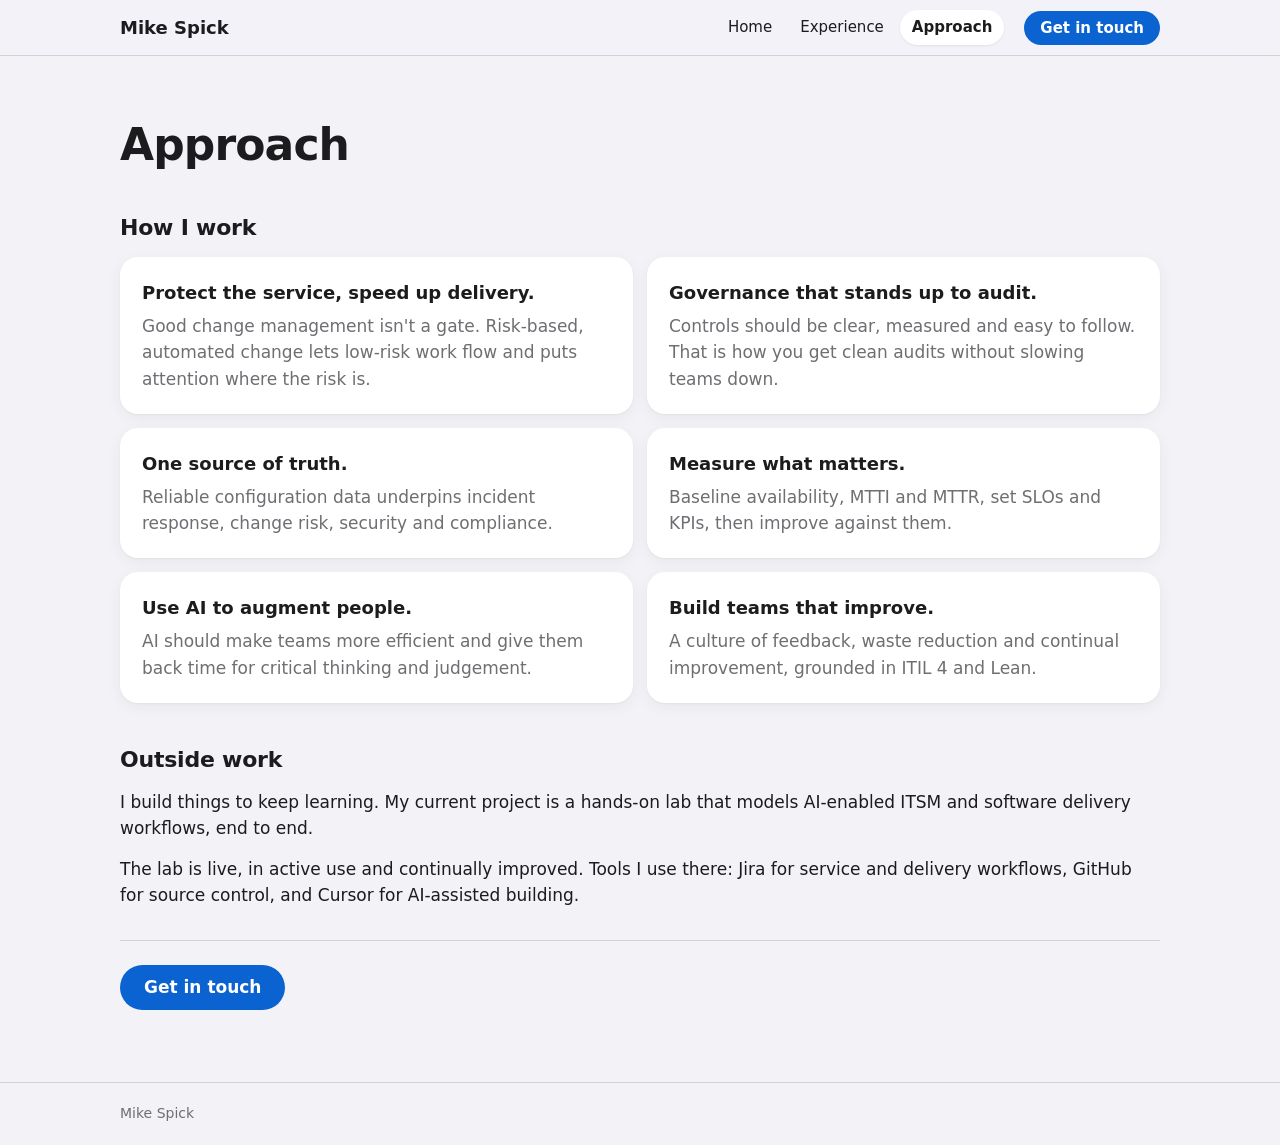
==== approach.html @ d54a9cc5 "Add static personal website. Place the approved HTML, CSS, and resume PDF at the repository root, an" ====
<!doctype html>
<html lang="en">
<head>
<meta charset="utf-8">
<meta name="viewport" content="width=device-width, initial-scale=1">
<title>Approach | Mike Spick</title>
<meta name="description" content="Mike Spick, Technology Operations Leader. I keep production services safe while teams ship faster.">
<link rel="stylesheet" href="css/style.css">
</head>
<body>
<a class="skip-link" href="#main">Skip to content</a>
<header class="site-header">
<div class="wrap header-inner">
<a class="brand" href="index.html">Mike Spick</a>
<nav aria-label="Main"><ul><li><a href="index.html">Home</a></li><li><a href="experience.html">Experience</a></li><li><a href="approach.html" aria-current="page">Approach</a></li></ul></nav>
<a class="btn" href="contact.html">Get in touch</a>
</div>
</header>
<main id="main" class="wrap page-approach">
<h1>Approach</h1><section aria-labelledby="how"><h2 id="how">How I work</h2><div class="principles"><article><h3>Protect the service, speed up delivery.</h3><p>Good change management isn't a gate. Risk-based, automated change lets low-risk work flow and puts attention where the risk is.</p></article><article><h3>Governance that stands up to audit.</h3><p>Controls should be clear, measured and easy to follow. That is how you get clean audits without slowing teams down.</p></article><article><h3>One source of truth.</h3><p>Reliable configuration data underpins incident response, change risk, security and compliance.</p></article><article><h3>Measure what matters.</h3><p>Baseline availability, MTTI and MTTR, set SLOs and KPIs, then improve against them.</p></article><article><h3>Use AI to augment people.</h3><p>AI should make teams more efficient and give them back time for critical thinking and judgement.</p></article><article><h3>Build teams that improve.</h3><p>A culture of feedback, waste reduction and continual improvement, grounded in ITIL 4 and Lean.</p></article></div></section>
<section aria-labelledby="outside"><h2 id="outside">Outside work</h2>
<p>I build things to keep learning. My current project is a hands-on lab that models AI-enabled ITSM and software delivery workflows, end to end.</p>
<p>The lab is live, in active use and continually improved. Tools I use there: Jira for service and delivery workflows, GitHub for source control, and Cursor for AI-assisted building.</p></section>
<section class="cta-band"><a class="btn" href="contact.html">Get in touch</a></section>
</main>
<footer class="site-footer"><div class="wrap"><p>Mike Spick</p></div></footer>
</body>
</html>
---- css/style.css ----
:root{--bg:#f2f2f7;--card:#fff;--text:#1c1c1e;--muted:#6e6e73;--sep:#d1d1d6;--accent:#0a63d1;--accent-hover:#0850a8;--radius:18px;--shadow:0 1px 2px rgba(0,0,0,.04),0 4px 16px rgba(0,0,0,.05)}
*{box-sizing:border-box}
html{-webkit-text-size-adjust:100%}
body{margin:0;background:var(--bg);color:var(--text);font:17px/1.55 -apple-system,BlinkMacSystemFont,"Segoe UI",system-ui,sans-serif;-webkit-font-smoothing:antialiased;overflow-wrap:break-word}
.wrap{max-width:1080px;margin:0 auto;padding-left:20px;padding-right:20px}
a{color:var(--accent)}
:focus-visible{outline:3px solid var(--accent);outline-offset:3px;border-radius:6px}
.sr-only{position:absolute;width:1px;height:1px;overflow:hidden;clip:rect(0 0 0 0);white-space:nowrap}
.skip-link{position:absolute;left:12px;top:-60px;background:var(--card);color:var(--accent);padding:10px 16px;border-radius:12px;z-index:100;box-shadow:var(--shadow)}
.skip-link:focus{top:12px}
.site-header{position:sticky;top:0;z-index:50;background:rgba(242,242,247,.94);border-bottom:1px solid var(--sep)}
@supports ((backdrop-filter:blur(1px)) or (-webkit-backdrop-filter:blur(1px))){.site-header{background:rgba(242,242,247,.75);-webkit-backdrop-filter:saturate(180%) blur(20px);backdrop-filter:saturate(180%) blur(20px)}}
.header-inner{display:flex;flex-wrap:wrap;align-items:center;gap:8px 20px;padding-top:10px;padding-bottom:10px}
.brand{font-weight:600;font-size:18px;color:var(--text);text-decoration:none;margin-right:auto}
nav ul{list-style:none;margin:0;padding:0;display:flex;gap:4px}
nav a{display:block;padding:6px 12px;border-radius:999px;color:var(--text);text-decoration:none;font-size:15px}
nav a:hover{background:rgba(0,0,0,.05)}
nav a[aria-current="page"]{background:var(--card);font-weight:600;box-shadow:0 1px 2px rgba(0,0,0,.08)}
.header-inner .btn{padding:8px 16px;font-size:15px}
@media (max-width:599px){nav{order:3;width:100%}nav ul{justify-content:space-between}}
.btn{display:inline-block;background:var(--accent);color:#fff;border:0;border-radius:999px;padding:12px 24px;font-family:inherit;font-weight:600;font-size:17px;line-height:1.2;text-decoration:none;cursor:pointer}
.btn:hover{background:var(--accent-hover)}
.btn-secondary{background:var(--card);color:var(--accent);box-shadow:inset 0 0 0 1px var(--sep)}
.btn-secondary:hover{background:#e9e9ee}
main{padding-top:36px;padding-bottom:48px}
h1{font-size:34px;line-height:1.15;letter-spacing:-.02em;font-weight:700;margin:8px 0 16px}
h2{font-size:22px;letter-spacing:-.01em;font-weight:700;margin:40px 0 12px}
h3{font-size:18px;font-weight:600;margin:0 0 6px}
@media (min-width:768px){h1{font-size:44px}main{padding-top:56px}}
p{margin:0 0 14px}
.muted,.dates,.opt{color:var(--muted)}
.title-line{color:var(--muted);font-size:15px}
.positioning{font-size:22px;font-weight:600;line-height:1.35;letter-spacing:-.01em}
.actions{margin-top:22px}
/* hero */
.hero{display:grid;grid-template-columns:minmax(0,1fr);column-gap:48px}
.hero-art{order:9;margin-top:24px;display:grid;gap:14px;grid-template-columns:minmax(0,1fr) auto;align-items:stretch}
@media (min-width:900px){.hero{grid-template-columns:minmax(0,1fr) 380px}.hero>*{grid-column:1}.hero .hero-art{order:0;grid-column:2;grid-row:1 / span 6;align-self:center;margin-top:0;grid-template-columns:1fr}}
.art-card{background:var(--card);border-radius:20px;box-shadow:var(--shadow);padding:20px}
.art-chart svg{display:block;width:100%;height:auto}
.art-ring{display:flex;align-items:center;gap:18px}
.art-ring svg{width:72px;height:72px;flex:none}
.art-lines{flex:1;display:grid;gap:10px;min-width:60px}
.art-lines b{display:block;height:10px;border-radius:5px;background:#e5e5ea;width:80%}
.art-lines b.s{width:50%}
@media (max-width:899px){.art-ring{flex-direction:column;justify-content:center}.art-lines{display:none}}
/* grouped lists */
.outcomes,.role,.principles article,.contact-form,.page-experience section>ul,.page-thanks main>p{background:var(--card);border-radius:var(--radius);box-shadow:var(--shadow)}
.outcomes{list-style:none;padding:0;margin:0 0 16px;display:grid;gap:14px;grid-template-columns:1fr;background:none!important;box-shadow:none!important;border-radius:0!important}
@media (min-width:640px){.outcomes{grid-template-columns:1fr 1fr}}
@media (min-width:1024px){.outcomes{grid-template-columns:repeat(3,1fr)}}
.outcomes li{margin:0;background:var(--card);border-radius:var(--radius);box-shadow:var(--shadow);padding:18px 20px;display:flex;gap:14px;align-items:flex-start;font-size:17px;font-weight:500;line-height:1.4}
.outcomes .ico{flex:none;width:40px;height:40px;border-radius:11px;background:#e6effb;color:var(--accent);display:grid;place-items:center}
.outcomes .txt{padding-top:8px}
.role{padding:22px 22px 10px;margin:0 0 14px}
.role ul{padding-left:20px}
.role li{margin-bottom:8px}
.dates{font-size:15px;margin-bottom:10px}
.page-experience section>ul{list-style:none;padding:0}
.page-experience section>ul li{padding:14px 20px;border-bottom:1px solid var(--sep)}
.page-experience section>ul li:last-child{border-bottom:0}
.principles{display:grid;gap:14px}
@media (min-width:768px){.principles{grid-template-columns:1fr 1fr}}
.principles article{padding:22px}
.principles p{color:var(--muted);margin:0}
.cta-band{margin-top:32px;padding:24px 0;border-top:1px solid var(--sep);text-align:left}
/* form */
.contact-form{padding:8px 20px 22px;max-width:640px;margin:24px 0}
.field{padding:14px 0;border-bottom:1px solid var(--sep)}
.field:last-of-type{border-bottom:0;margin-bottom:12px}
label{display:block;font-weight:600;font-size:15px;margin-bottom:6px}
input,textarea{width:100%;font:inherit;color:var(--text);background:var(--bg);border:1px solid var(--sep);border-radius:12px;padding:11px 14px}
input:focus-visible,textarea:focus-visible{border-color:var(--accent)}
.page-contact>p:first-of-type{max-width:640px}
.site-footer{border-top:1px solid var(--sep);color:var(--muted);font-size:14px;padding:20px 0}
.site-footer p{margin:0}
@media (prefers-reduced-motion:reduce){*{transition:none!important;animation:none!important;scroll-behavior:auto!important}}
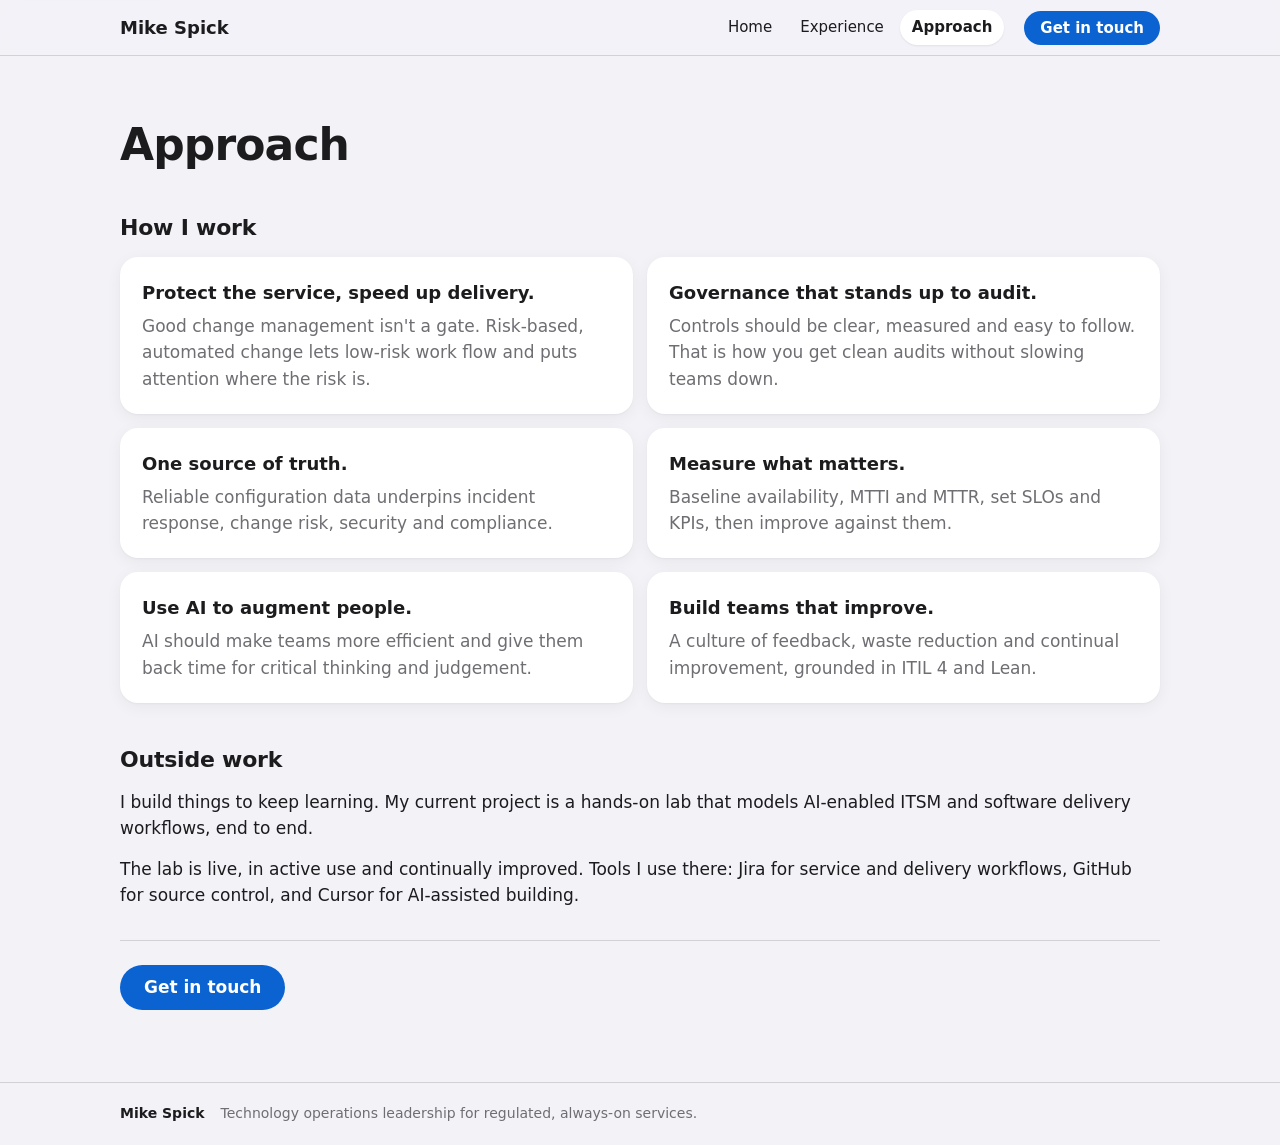
==== commit 842ca16d: "Add experience highlights, 12+ years, and the footer line. Co-authored-by: Michael Spick <michael.sp" ====
--- a/approach.html
+++ b/approach.html
@@ -23,6 +23,6 @@
 <p>The lab is live, in active use and continually improved. Tools I use there: Jira for service and delivery workflows, GitHub for source control, and Cursor for AI-assisted building.</p></section>
 <section class="cta-band"><a class="btn" href="contact.html">Get in touch</a></section>
 </main>
-<footer class="site-footer"><div class="wrap"><p>Mike Spick</p></div></footer>
+<footer class="site-footer"><div class="wrap"><p class="foot-name">Mike Spick</p><p class="foot-line">Technology operations leadership for regulated, always-on services.</p></div></footer>
 </body>
 </html>
--- a/css/style.css
+++ b/css/style.css
@@ -28,7 +28,7 @@
 h3{font-size:18px;font-weight:600;margin:0 0 6px}
 @media (min-width:768px){h1{font-size:44px}main{padding-top:56px}}
 p{margin:0 0 14px}
-.muted,.dates,.opt{color:var(--muted)}
+.muted,.opt{color:var(--muted)}
 .title-line{color:var(--muted);font-size:15px}
 .positioning{font-size:22px;font-weight:600;line-height:1.35;letter-spacing:-.01em}
 .actions{margin-top:22px}
@@ -45,20 +45,86 @@
 .art-lines b.s{width:50%}
 @media (max-width:899px){.art-ring{flex-direction:column;justify-content:center}.art-lines{display:none}}
 /* grouped lists */
-.outcomes,.role,.principles article,.contact-form,.page-experience section>ul,.page-thanks main>p{background:var(--card);border-radius:var(--radius);box-shadow:var(--shadow)}
+.outcomes,.principles article,.contact-form,.page-thanks main>p{background:var(--card);border-radius:var(--radius);box-shadow:var(--shadow)}
 .outcomes{list-style:none;padding:0;margin:0 0 16px;display:grid;gap:14px;grid-template-columns:1fr;background:none!important;box-shadow:none!important;border-radius:0!important}
 @media (min-width:640px){.outcomes{grid-template-columns:1fr 1fr}}
 @media (min-width:1024px){.outcomes{grid-template-columns:repeat(3,1fr)}}
 .outcomes li{margin:0;background:var(--card);border-radius:var(--radius);box-shadow:var(--shadow);padding:18px 20px;display:flex;gap:14px;align-items:flex-start;font-size:17px;font-weight:500;line-height:1.4}
 .outcomes .ico{flex:none;width:40px;height:40px;border-radius:11px;background:#e6effb;color:var(--accent);display:grid;place-items:center}
 .outcomes .txt{padding-top:8px}
-.role{padding:22px 22px 10px;margin:0 0 14px}
-.role ul{padding-left:20px}
-.role li{margin-bottom:8px}
-.dates{font-size:15px;margin-bottom:10px}
-.page-experience section>ul{list-style:none;padding:0}
-.page-experience section>ul li{padding:14px 20px;border-bottom:1px solid var(--sep)}
-.page-experience section>ul li:last-child{border-bottom:0}
+/* experience */
+.timeline{list-style:none;margin:28px 0 0;padding:0 0 0 30px;position:relative}
+.timeline::before{content:"";position:absolute;left:8px;top:14px;bottom:14px;width:2px;background:var(--sep);border-radius:1px}
+.role{position:relative;margin:0 0 16px}
+.role::before{content:"";position:absolute;left:-29px;top:26px;width:12px;height:12px;border-radius:50%;background:var(--bg);box-shadow:inset 0 0 0 3px #aeaeb2}
+.role article{background:var(--card);border-radius:var(--radius);box-shadow:var(--shadow);padding:22px}
+.role.lead-role article{border-top:4px solid var(--accent)}
+.role header{display:flex;flex-wrap:wrap;align-items:center;justify-content:space-between;gap:8px 16px;margin-bottom:12px}
+.role h3{font-size:20px;letter-spacing:-.01em;margin:0}
+.dates{margin:0;font-size:14px;font-weight:600;color:var(--muted);background:var(--bg);border-radius:999px;padding:4px 12px;white-space:nowrap}
+.role.lead-role .dates{color:var(--accent);background:#e6effb}
+.lead{font-size:18px;line-height:1.45;margin-bottom:16px}
+.points{list-style:none;margin:0;padding:0;display:grid;gap:10px}
+.points li{position:relative;padding-left:26px;margin:0}
+.points li::before{content:"";position:absolute;left:2px;top:.55em;width:8px;height:8px;border-radius:50%;background:var(--accent);opacity:.75}
+@media (min-width:768px){.lead-role .points{grid-template-columns:1fr 1fr;gap:12px}.lead-role .points li{background:var(--bg);border-radius:14px;padding:14px 16px 14px 38px}.lead-role .points li::before{left:16px;top:1.2em}.lead-role .points li:last-child:nth-child(odd){grid-column:1/-1}}
+/* highlights */
+.highlights{margin-top:28px}
+.highlights h2{margin:0 0 6px;font-size:28px}
+.hl-intro{color:var(--muted);margin:0 0 18px}
+.hl-grid{list-style:none;margin:0;padding:0;display:grid;gap:14px;grid-template-columns:1fr}
+@media (min-width:640px){.hl-grid{grid-template-columns:1fr 1fr}}
+@media (min-width:1024px){.hl-grid{grid-template-columns:repeat(3,1fr)}}
+.hl{position:relative;display:flex;flex-direction:column;height:100%;background:var(--card);border-radius:var(--radius);box-shadow:var(--shadow);padding:20px;color:var(--text);text-decoration:none;transition:transform .25s ease,box-shadow .25s ease}
+.hl .ico{display:grid;place-items:center;width:44px;height:44px;border-radius:12px;background:#e6effb;color:var(--accent);margin-bottom:14px}
+.hl .tag{position:absolute;top:22px;right:20px;font-size:12px;font-weight:600;letter-spacing:.02em;color:var(--muted);background:var(--bg);border-radius:999px;padding:3px 10px}
+.hl h3{font-size:19px;line-height:1.25;letter-spacing:-.01em;margin:0 0 8px}
+.hl p{margin:0 0 14px;color:var(--muted);font-size:16px;line-height:1.45}
+.hl .proof{align-self:flex-start;font-size:13px;font-weight:600;color:var(--accent);background:#e6effb;border-radius:999px;padding:3px 10px;margin:0 0 14px}
+.hl .proof:empty{display:none}
+.hl .go{margin-top:auto;color:var(--accent);transition:transform .25s ease}
+.hl:focus-visible{outline-offset:3px;border-radius:var(--radius)}
+@media (hover:hover){.hl:hover{transform:translateY(-4px);box-shadow:0 2px 4px rgba(0,0,0,.05),0 14px 30px rgba(0,0,0,.1)}.hl:hover .go{transform:translateY(4px)}}
+.hl-point{font-weight:500}
+.points li.hl-point::before{background:var(--accent);opacity:1;box-shadow:0 0 0 4px #e6effb}
+.role:target article{animation:flash 1.6s ease 1;box-shadow:0 0 0 3px var(--accent),var(--shadow)}
+@keyframes flash{from{box-shadow:0 0 0 8px #e6effb,0 0 0 3px var(--accent)}to{box-shadow:0 0 0 3px var(--accent),var(--shadow)}}
+@supports (animation-timeline:view()){
+.hl-grid li{animation:rise linear both;animation-timeline:view();animation-range:entry 0% entry 55%}
+}
+@media (prefers-reduced-motion:reduce){.hl-grid li{opacity:1!important;transform:none!important}.role:target article{animation:none}}
+/* motion */
+html{scroll-behavior:smooth}
+.role{scroll-margin-top:130px}
+.role article{transition:transform .25s ease,box-shadow .25s ease}
+@media (hover:hover){.role article:hover{transform:translateY(-3px);box-shadow:0 2px 4px rgba(0,0,0,.05),0 12px 28px rgba(0,0,0,.09)}}
+.jump{position:sticky;top:56px;z-index:40;margin:20px -20px 0;padding:8px 20px;background:var(--bg)}
+@media (max-width:599px){.jump{top:98px}.role{scroll-margin-top:170px}}
+.jump ul{list-style:none;margin:0;padding:0;display:flex;gap:8px;overflow-x:auto;-webkit-overflow-scrolling:touch;scrollbar-width:none}
+.jump ul::-webkit-scrollbar{display:none}
+.jump a{display:block;white-space:nowrap;padding:7px 14px;border-radius:999px;background:var(--card);color:var(--text);font-size:14px;font-weight:600;text-decoration:none;box-shadow:inset 0 0 0 1px var(--sep);transition:background .2s,color .2s}
+.jump a:hover{background:#e6effb;color:var(--accent)}
+.timeline::after{content:"";position:absolute;left:8px;top:14px;bottom:14px;width:2px;border-radius:1px;background:var(--accent);transform-origin:top;transform:scaleY(1)}
+@supports (animation-timeline:view()){
+.timeline::after{transform:scaleY(0);animation:fill linear both;animation-timeline:view();animation-range:entry 30% exit 55%}
+.role article{animation:rise linear both;animation-timeline:view();animation-range:entry 0% entry 45%}
+.role::before{animation:dot linear both;animation-timeline:view();animation-range:entry 15% entry 55%}
+.lead-role .points li{animation:rise linear both;animation-timeline:view();animation-range:entry 10% entry 60%}
+@keyframes fill{to{transform:scaleY(1)}}
+@keyframes rise{from{opacity:0;transform:translateY(28px)}to{opacity:1;transform:none}}
+@keyframes dot{from{background:var(--bg);box-shadow:inset 0 0 0 3px #aeaeb2;outline:0 solid #e6effb}to{background:#fff;box-shadow:inset 0 0 0 3px var(--accent);outline:5px solid #e6effb}}
+}
+@media (prefers-reduced-motion:reduce){html{scroll-behavior:auto}.timeline::after{transform:scaleY(1)!important}.role article,.role::before,.lead-role .points li{opacity:1!important;transform:none!important}}
+.pair{display:grid;gap:16px;margin-top:32px}
+@media (min-width:768px){.pair{grid-template-columns:1fr 1fr;align-items:start}}
+.panel{background:var(--card);border-radius:var(--radius);box-shadow:var(--shadow);padding:22px}
+.panel .ico{display:grid;place-items:center;width:40px;height:40px;border-radius:11px;background:#e6effb;color:var(--accent);margin-bottom:12px}
+.panel h2{margin:0 0 12px;font-size:20px}
+.rows,.chips{list-style:none;margin:0;padding:0}
+.rows li{padding:12px 0;border-top:1px solid var(--sep)}
+.rows li:first-child{border-top:0;padding-top:0}
+.chips{display:flex;flex-wrap:wrap;gap:8px}
+.chips li{background:var(--bg);border-radius:999px;padding:8px 14px;font-size:15px;font-weight:500}
 .principles{display:grid;gap:14px}
 @media (min-width:768px){.principles{grid-template-columns:1fr 1fr}}
 .principles article{padding:22px}
@@ -74,4 +140,7 @@
 .page-contact>p:first-of-type{max-width:640px}
 .site-footer{border-top:1px solid var(--sep);color:var(--muted);font-size:14px;padding:20px 0}
 .site-footer p{margin:0}
+.site-footer .wrap{display:flex;flex-wrap:wrap;align-items:baseline;gap:4px 16px}
+.site-footer .foot-name{color:var(--text);font-weight:600}
+.site-footer .foot-line{color:var(--muted)}
 @media (prefers-reduced-motion:reduce){*{transition:none!important;animation:none!important;scroll-behavior:auto!important}}
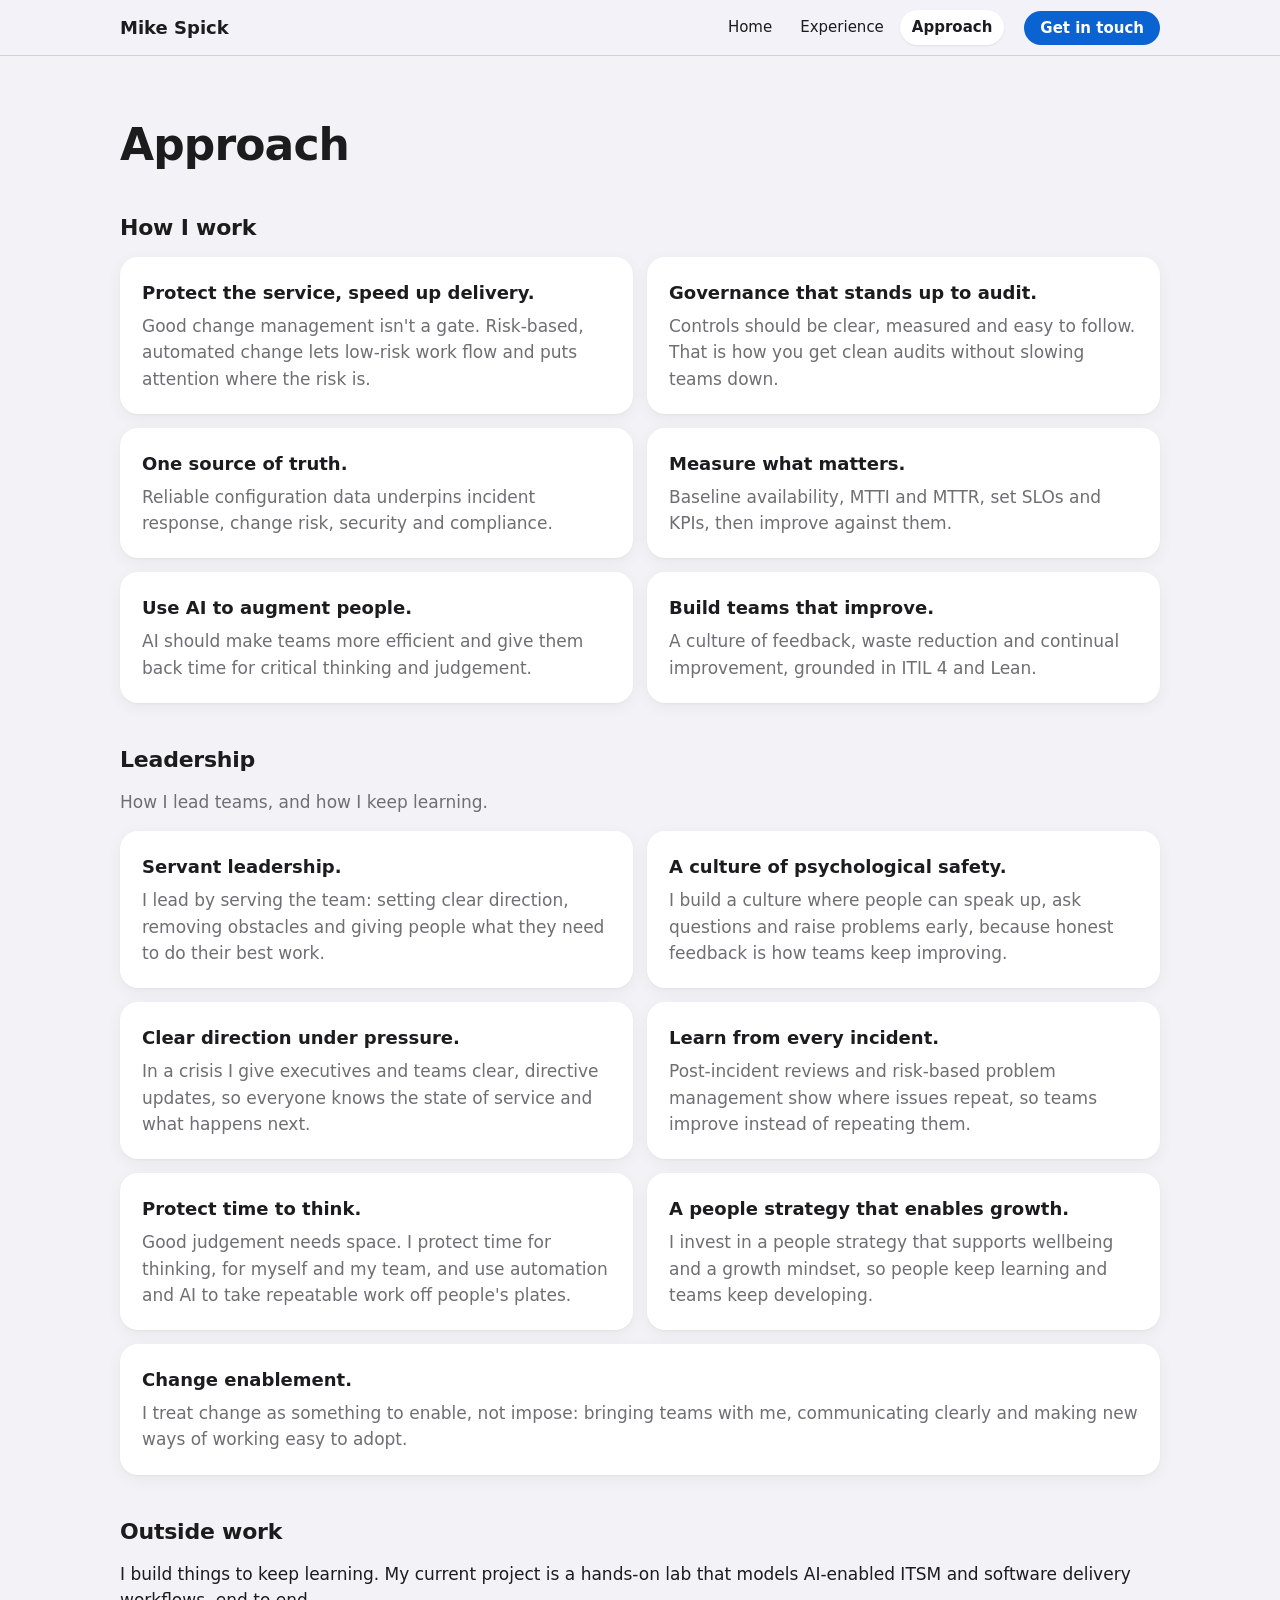
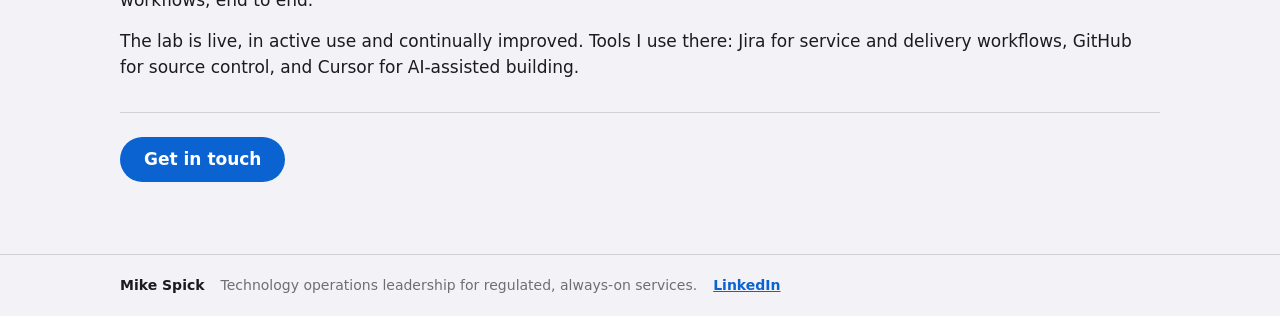
==== commit 23bfa047: "Add leadership content and LinkedIn footers. Add the Approach Leadership section, Home selected-work" ====
--- a/approach.html
+++ b/approach.html
@@ -18,11 +18,12 @@
 </header>
 <main id="main" class="wrap page-approach">
 <h1>Approach</h1><section aria-labelledby="how"><h2 id="how">How I work</h2><div class="principles"><article><h3>Protect the service, speed up delivery.</h3><p>Good change management isn't a gate. Risk-based, automated change lets low-risk work flow and puts attention where the risk is.</p></article><article><h3>Governance that stands up to audit.</h3><p>Controls should be clear, measured and easy to follow. That is how you get clean audits without slowing teams down.</p></article><article><h3>One source of truth.</h3><p>Reliable configuration data underpins incident response, change risk, security and compliance.</p></article><article><h3>Measure what matters.</h3><p>Baseline availability, MTTI and MTTR, set SLOs and KPIs, then improve against them.</p></article><article><h3>Use AI to augment people.</h3><p>AI should make teams more efficient and give them back time for critical thinking and judgement.</p></article><article><h3>Build teams that improve.</h3><p>A culture of feedback, waste reduction and continual improvement, grounded in ITIL 4 and Lean.</p></article></div></section>
+<section aria-labelledby="lead"><h2 id="lead">Leadership</h2><p class="sec-intro">How I lead teams, and how I keep learning.</p><div class="principles"><article><h3>Servant leadership.</h3><p>I lead by serving the team: setting clear direction, removing obstacles and giving people what they need to do their best work.</p></article><article><h3>A culture of psychological safety.</h3><p>I build a culture where people can speak up, ask questions and raise problems early, because honest feedback is how teams keep improving.</p></article><article><h3>Clear direction under pressure.</h3><p>In a crisis I give executives and teams clear, directive updates, so everyone knows the state of service and what happens next.</p></article><article><h3>Learn from every incident.</h3><p>Post-incident reviews and risk-based problem management show where issues repeat, so teams improve instead of repeating them.</p></article><article><h3>Protect time to think.</h3><p>Good judgement needs space. I protect time for thinking, for myself and my team, and use automation and AI to take repeatable work off people's plates.</p></article><article><h3>A people strategy that enables growth.</h3><p>I invest in a people strategy that supports wellbeing and a growth mindset, so people keep learning and teams keep developing.</p></article><article><h3>Change enablement.</h3><p>I treat change as something to enable, not impose: bringing teams with me, communicating clearly and making new ways of working easy to adopt.</p></article></div></section>
 <section aria-labelledby="outside"><h2 id="outside">Outside work</h2>
 <p>I build things to keep learning. My current project is a hands-on lab that models AI-enabled ITSM and software delivery workflows, end to end.</p>
 <p>The lab is live, in active use and continually improved. Tools I use there: Jira for service and delivery workflows, GitHub for source control, and Cursor for AI-assisted building.</p></section>
 <section class="cta-band"><a class="btn" href="contact.html">Get in touch</a></section>
 </main>
-<footer class="site-footer"><div class="wrap"><p class="foot-name">Mike Spick</p><p class="foot-line">Technology operations leadership for regulated, always-on services.</p></div></footer>
+<footer class="site-footer"><div class="wrap"><p class="foot-name">Mike Spick</p><p class="foot-line">Technology operations leadership for regulated, always-on services.</p><a class="foot-link" href="https://www.linkedin.com/in/michaelspick/" target="_blank" rel="noopener noreferrer">LinkedIn<span class="sr-only"> (opens in a new tab)</span></a></div></footer>
 </body>
 </html>
--- a/css/style.css
+++ b/css/style.css
@@ -129,6 +129,8 @@
 @media (min-width:768px){.principles{grid-template-columns:1fr 1fr}}
 .principles article{padding:22px}
 .principles p{color:var(--muted);margin:0}
+.sec-intro{color:var(--muted);margin:0 0 16px}
+@media (min-width:768px){.principles article:last-child:nth-child(odd){grid-column:1/-1}}
 .cta-band{margin-top:32px;padding:24px 0;border-top:1px solid var(--sep);text-align:left}
 /* form */
 .contact-form{padding:8px 20px 22px;max-width:640px;margin:24px 0}
@@ -143,4 +145,15 @@
 .site-footer .wrap{display:flex;flex-wrap:wrap;align-items:baseline;gap:4px 16px}
 .site-footer .foot-name{color:var(--text);font-weight:600}
 .site-footer .foot-line{color:var(--muted)}
+/* home additions */
+.home-sel{margin-top:40px}
+.home-sel h2{font-size:22px;margin:0 0 6px}
+.more{margin:16px 0 0}
+.more a{font-weight:600}
+.home-lead{margin-top:40px}
+.home-lead h2{margin:0 0 12px}
+.home-lead .panel .lead-line{font-size:20px;font-weight:600;letter-spacing:-.01em;line-height:1.35;margin:0 0 14px}
+.home-lead .panel .chips{margin-bottom:0}
+.site-footer .foot-link{font-weight:600}
+@media (hover:hover){.home-sel .hl:hover .go{transform:translateX(4px)}}
 @media (prefers-reduced-motion:reduce){*{transition:none!important;animation:none!important;scroll-behavior:auto!important}}
